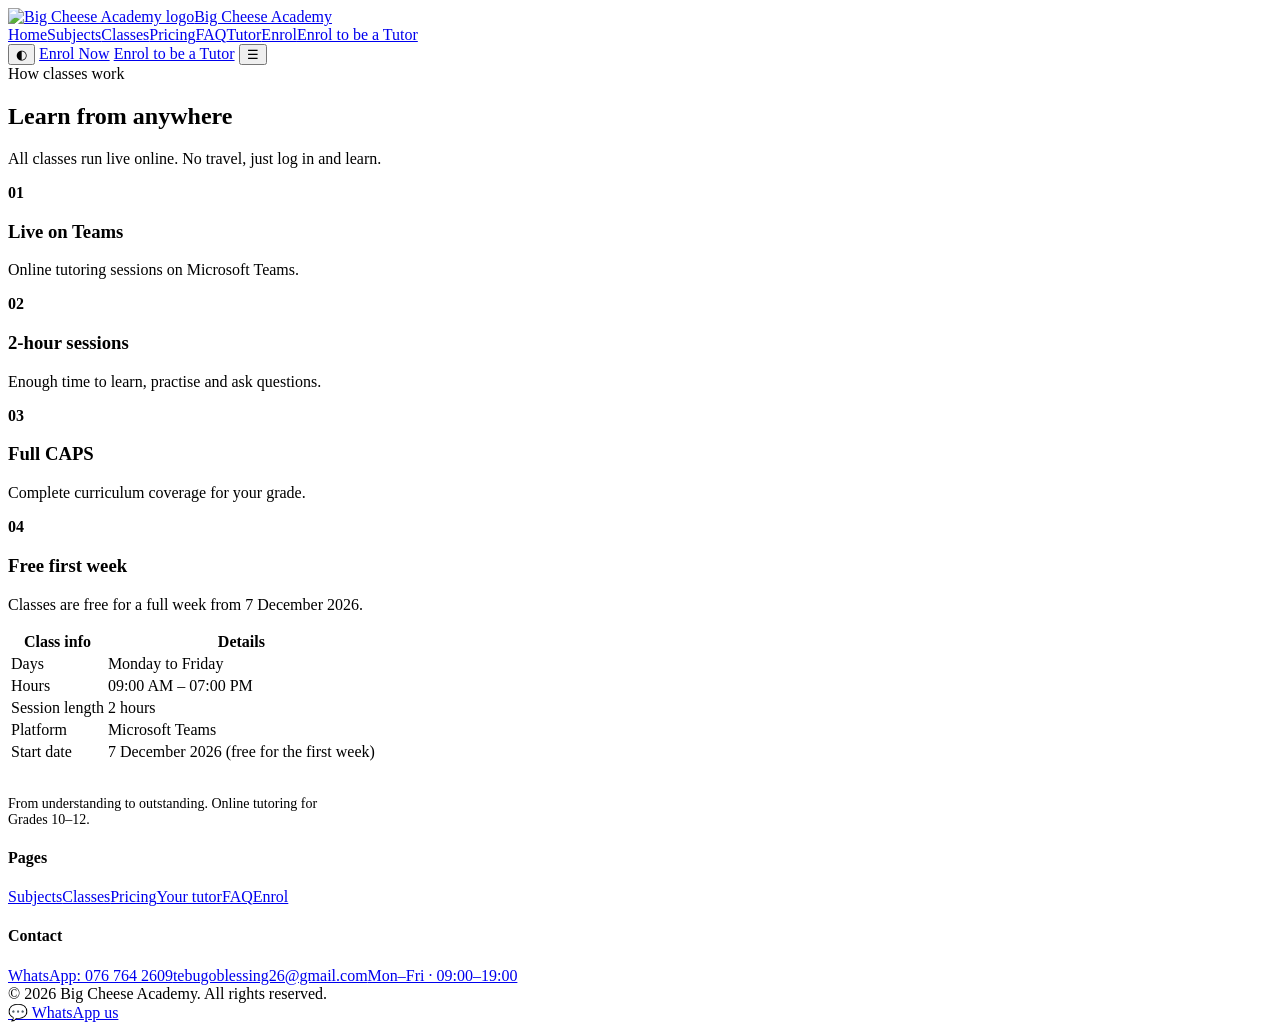
==== classes.html @ c6dadd5d "Add files via upload" ====
<!DOCTYPE html>
<html lang="en">
<head>
<meta charset="utf-8">
<meta name="viewport" content="width=device-width, initial-scale=1, viewport-fit=cover">
<title>Classes | Big Cheese Academy</title>
<meta name="description" content="Live online classes on Microsoft Teams, Monday to Friday, 2-hour sessions.">
<link rel="icon" href="data:image/svg+xml,%3Csvg xmlns='http://www.w3.org/2000/svg' viewBox='0 0 100 100'%3E%3Ctext y='.9em' font-size='90'%3E🧀%3C/text%3E%3C/svg%3E">
<link rel="preconnect" href="https://fonts.googleapis.com">
<link href="https://fonts.googleapis.com/css2?family=Inter:wght@400;500;600;700&family=Syne:wght@700;800&display=swap" rel="stylesheet">
<link rel="stylesheet" href="css/style.css">
</head>
<body>
<div id="bar"></div>
<header><div class="wrap nav">
<a class="logo" href="index.html"><img src="images/logo.png" alt="Big Cheese Academy logo"><span>Big Cheese Academy</span></a>
<nav class="links" id="lk"><a href="index.html">Home</a><a href="subjects.html">Subjects</a><a href="classes.html" class="on" aria-current="page">Classes</a><a href="pricing.html">Pricing</a><a href="faq.html">FAQ</a><a href="tutor.html">Tutor</a><a href="enrol.html">Enrol</a><a class="tl-m" href="enrol.html#apply">Enrol to be a Tutor</a></nav>
<button id="tg" aria-label="Toggle dark mode">◐</button>
<a class="btn or top" href="enrol.html">Enrol Now</a>
<a class="btn ghost top" href="enrol.html#apply">Enrol to be a Tutor</a>
<button id="mb" aria-label="Menu">☰</button>
</div></header>
<main>
<section class="how" id="how"><div class="wrap">
<div class="eye rv">How classes work</div><h2 class="rv">Learn from anywhere</h2>
<p class="sub rv">All classes run live online. No travel, just log in and learn.</p>
<div class="steps">
<div class="card rv"><b>01</b><h3>Live on Teams</h3><p>Online tutoring sessions on Microsoft Teams.</p></div>
<div class="card rv"><b>02</b><h3>2-hour sessions</h3><p>Enough time to learn, practise and ask questions.</p></div>
<div class="card rv"><b>03</b><h3>Full CAPS</h3><p>Complete curriculum coverage for your grade.</p></div>
<div class="card rv"><b>04</b><h3>Free first week</h3><p>Classes are free for a full week from 7 December 2026.</p></div>
</div>
<div class="tw rv"><table><thead><tr><th>Class info</th><th>Details</th></tr></thead><tbody>
<tr><td>Days</td><td>Monday to Friday</td></tr><tr><td>Hours</td><td>09:00 AM – 07:00 PM</td></tr>
<tr><td>Session length</td><td>2 hours</td></tr><tr><td>Platform</td><td>Microsoft Teams</td></tr>
<tr><td>Start date</td><td>7 December 2026 (free for the first week)</td></tr></tbody></table></div>
</div></section>
</main>
<footer><div class="wrap"><div class="fg">
<div><div class="logo" style="color:#fff;margin-bottom:12px"><img src="images/logo.png" alt=""><span>Big Cheese Academy</span></div>
<p style="font-size:14px;max-width:320px">From understanding to outstanding. Online tutoring for Grades 10–12.</p></div>
<div><h4>Pages</h4><a href="subjects.html">Subjects</a><a href="classes.html">Classes</a><a href="pricing.html">Pricing</a><a href="tutor.html">Your tutor</a><a href="faq.html">FAQ</a><a href="enrol.html">Enrol</a></div>
<div><h4>Contact</h4><a href="https://wa.me/27767642609">WhatsApp: 076 764 2609</a><a href="mailto:tebugoblessing26@gmail.com">tebugoblessing26@gmail.com</a><a href="classes.html">Mon–Fri · 09:00–19:00</a></div>
</div><div class="cp">© 2026 Big Cheese Academy. All rights reserved.</div></div></footer>
<a class="wa" href="https://wa.me/27767642609?text=Hi%20Big%20Cheese%20Academy" aria-label="Chat on WhatsApp">💬 WhatsApp us</a>
<script src="js/script.js"></script>
</body>
</html>
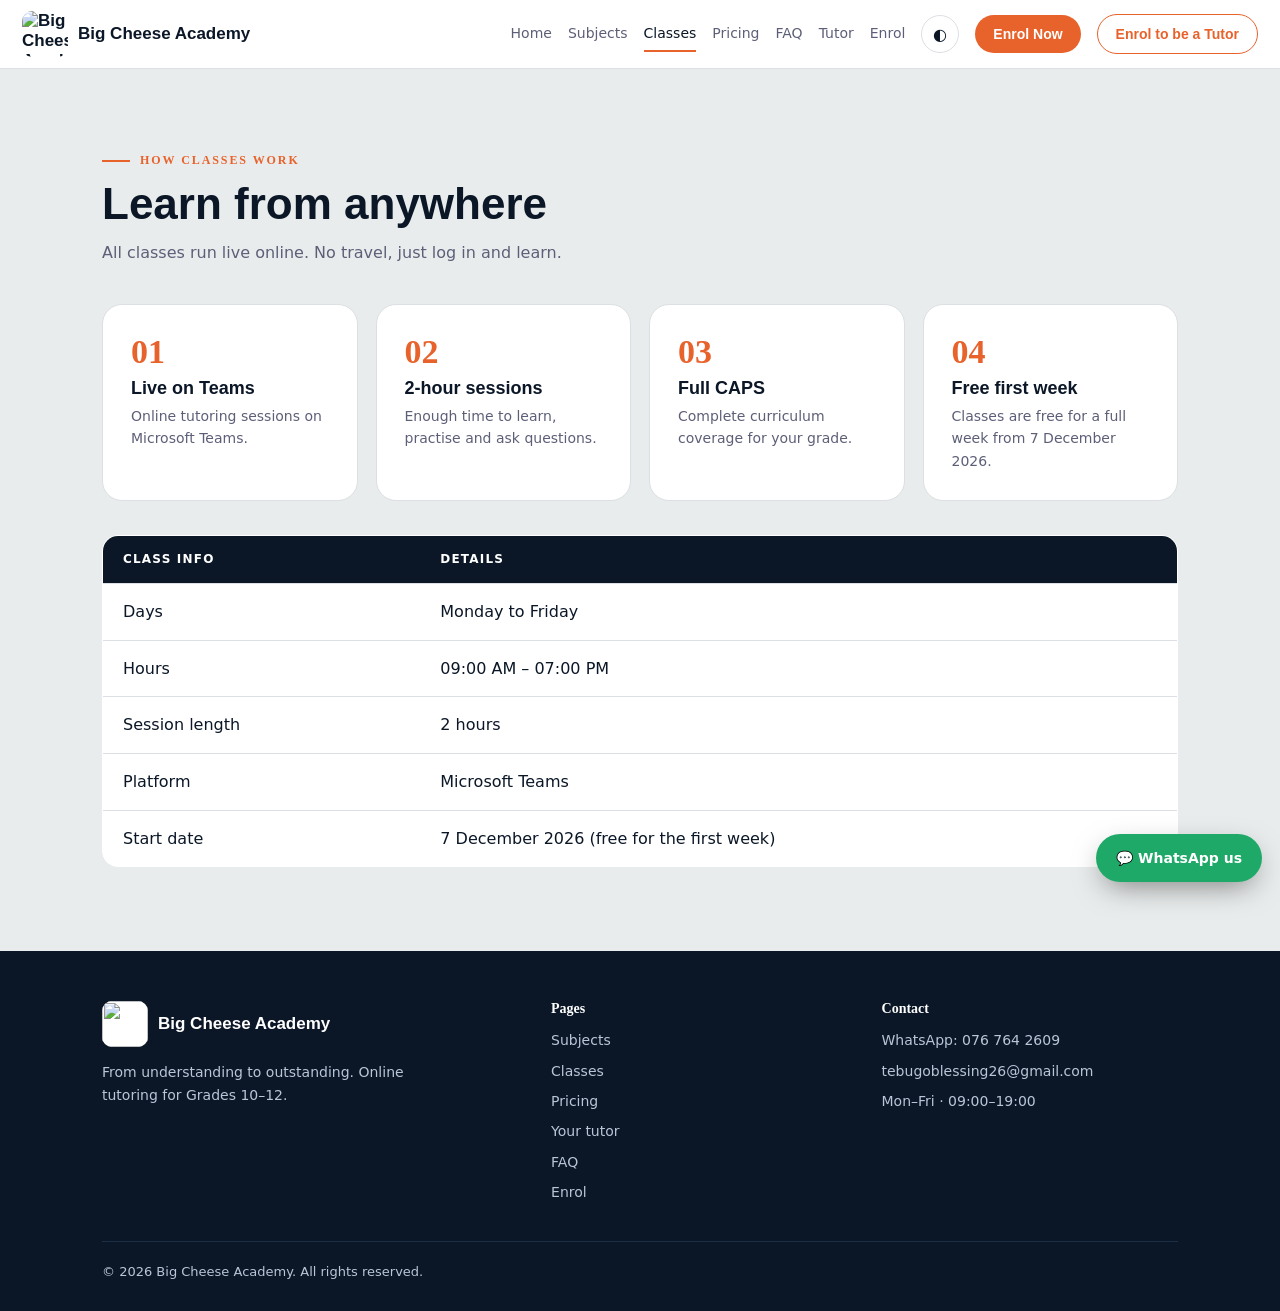
==== commit 2d9f5988: "Fix stylesheet and script links in classes.html" ====
--- a/classes.html
+++ b/classes.html
@@ -8,7 +8,7 @@
 <link rel="icon" href="data:image/svg+xml,%3Csvg xmlns='http://www.w3.org/2000/svg' viewBox='0 0 100 100'%3E%3Ctext y='.9em' font-size='90'%3E🧀%3C/text%3E%3C/svg%3E">
 <link rel="preconnect" href="https://fonts.googleapis.com">
 <link href="https://fonts.googleapis.com/css2?family=Inter:wght@400;500;600;700&family=Syne:wght@700;800&display=swap" rel="stylesheet">
-<link rel="stylesheet" href="css/style.css">
+<link rel="stylesheet" href="style.css">
 </head>
 <body>
 <div id="bar"></div>
@@ -43,6 +43,6 @@
 <div><h4>Contact</h4><a href="https://wa.me/27767642609">WhatsApp: 076 764 2609</a><a href="mailto:tebugoblessing26@gmail.com">tebugoblessing26@gmail.com</a><a href="classes.html">Mon–Fri · 09:00–19:00</a></div>
 </div><div class="cp">© 2026 Big Cheese Academy. All rights reserved.</div></div></footer>
 <a class="wa" href="https://wa.me/27767642609?text=Hi%20Big%20Cheese%20Academy" aria-label="Chat on WhatsApp">💬 WhatsApp us</a>
-<script src="js/script.js"></script>
+<script src="script.js"></script>
 </body>
 </html>
--- a/style.css
+++ b/style.css
@@ -0,0 +1,146 @@
+/* Big Cheese Academy - shared styles */
+:root{--bg:#f3f4f4;--card:#fff;--ink:#0b1727;--mute:#5d5f78;--line:#dcdfe3;--nav:#fff;--soft:#e9ecec;--ind:#1d4a7a;--navy:#0b1727;--or:#e8622c;--teal:#3fa89e;--yel:#e8d04a;--slate:#363650;--grn:#1fa968;color-scheme:light;
+box-sizing:border-box;padding-top:env(safe-area-inset-top,0px);padding-bottom:env(safe-area-inset-bottom,0px)}
+@media (prefers-color-scheme:dark){:root:not([data-theme="light"]){--bg:#060d16;--card:#0e1b2b;--ink:#eef3f9;--mute:#9fb0c4;--line:#1c2f45;--nav:#09121d;--soft:#0b1623;color-scheme:dark}}
+:root[data-theme="dark"]{--bg:#060d16;--card:#0e1b2b;--ink:#eef3f9;--mute:#9fb0c4;--line:#1c2f45;--nav:#09121d;--soft:#0b1623;color-scheme:dark}
+html{scroll-behavior:smooth;scroll-padding-top:calc(78px + env(safe-area-inset-top,0px))}
+*{box-sizing:border-box}
+body{margin:0;background:var(--bg);color:var(--ink);font:400 16px/1.6 Inter,system-ui,sans-serif}
+body::before{content:"";position:fixed;inset:0 0 auto;height:env(safe-area-inset-top,0px);background:var(--nav);z-index:60}
+h1,h2,h3{font-family:Syne,Inter,sans-serif;line-height:1.1;margin:0}
+a{color:inherit;text-decoration:none}
+.wrap{max-width:1120px;margin:0 auto;padding:0 22px}
+#bar{position:fixed;top:env(safe-area-inset-top,0px);left:0;height:3px;width:0;background:linear-gradient(90deg,var(--or),var(--yel));z-index:70}
+header{position:sticky;top:env(safe-area-inset-top,0px);z-index:50;background:var(--nav);border-bottom:1px solid var(--line)}
+.nav{display:flex;align-items:center;gap:22px;height:68px}
+.logo{display:flex;align-items:center;gap:10px;font:800 17px Syne,sans-serif}
+.logo img{height:46px;width:46px;object-fit:contain;background:#fff;border-radius:10px}
+.links{display:flex;gap:20px;margin-left:auto;font-size:14px;font-weight:500}
+.links a{padding:6px 0;color:var(--mute);border-bottom:2px solid transparent}
+.links a.on,.links a:hover{color:var(--ink);border-color:var(--or)}
+.btn{display:inline-block;border:0;cursor:pointer;font:600 14px Inter,sans-serif;padding:12px 22px;border-radius:999px;background:var(--navy);color:#fff;transition:transform .15s}
+.btn:hover{transform:translateY(-2px)}
+.btn.or{background:var(--or)}.btn.ghost{background:transparent;color:var(--ink);border:1.5px solid var(--line)}
+#tg,#mb{background:none;border:1.5px solid var(--line);color:var(--ink);width:38px;height:38px;border-radius:50%;cursor:pointer;font-size:16px}
+#mb{display:none}
+.hero{position:relative;overflow:hidden;padding:64px 0 80px;background:var(--bg)}
+.bar{position:absolute;height:44px;width:620px;border-radius:4px;transform:rotate(45deg);pointer-events:none}
+.hero .grid{position:relative;z-index:2;display:grid;grid-template-columns:1.15fr .85fr;gap:40px;align-items:center}
+.pill{display:inline-block;background:var(--or);color:#fff;font-weight:600;font-size:13px;padding:6px 14px;border-radius:999px;margin-bottom:20px}
+h1{font-size:clamp(38px,6.4vw,76px);letter-spacing:-.02em;text-transform:uppercase}
+h1 span{background:linear-gradient(90deg,var(--ink),#1d4a7a);-webkit-background-clip:text;background-clip:text;color:transparent}
+:root[data-theme="dark"] h1 span{background:linear-gradient(90deg,#fff,#7fa6d4);-webkit-background-clip:text;background-clip:text}
+.lead{font-size:19px;color:var(--mute);max-width:520px;margin:18px 0 28px}
+.cta{display:flex;gap:12px;flex-wrap:wrap}
+.meta{display:flex;gap:26px;flex-wrap:wrap;margin-top:34px;font-size:14px;color:var(--mute)}
+.meta b{display:block;font:800 20px Syne,sans-serif;color:var(--ink)}
+.ph{position:relative;justify-self:center;width:min(100%,380px)}
+.ph img{width:100%;aspect-ratio:4/5;object-fit:cover;object-position:top;border-radius:200px 200px 28px 28px;display:block;box-shadow:0 30px 60px -20px rgba(11,23,39,.5)}
+.chip{position:absolute;background:var(--card);border-radius:14px;padding:10px 14px;font-size:13px;font-weight:600;box-shadow:0 10px 30px -10px rgba(0,0,0,.35)}
+section{padding:84px 0}
+.eye{display:flex;align-items:center;gap:10px;font:600 12px Inter;letter-spacing:.16em;text-transform:uppercase;color:var(--or);margin-bottom:12px}
+.eye::before{content:"";width:28px;height:2px;background:var(--or)}
+h2{font-size:clamp(28px,4.2vw,44px)}
+.sub{color:var(--mute);max-width:560px;margin:12px 0 38px}
+.cards{display:grid;grid-template-columns:repeat(3,1fr);gap:22px}
+.card{background:var(--card);border:1px solid var(--line);border-radius:20px;padding:28px}
+.g{border-top:6px solid var(--c)}
+.g h3{font-size:24px;margin-bottom:16px}
+.tags{display:flex;flex-wrap:wrap;gap:8px}
+.tags span{background:var(--soft);border-radius:999px;padding:6px 14px;font-size:14px;font-weight:500}
+.note{margin-top:26px;background:var(--navy);color:#fff;border-radius:20px;padding:22px 28px;display:flex;gap:16px;align-items:center;justify-content:space-between;flex-wrap:wrap}
+.how{background:var(--soft)}
+.steps{display:grid;grid-template-columns:repeat(4,1fr);gap:18px;margin-bottom:34px}
+.steps .card b{font:800 34px Syne;color:var(--or)}
+.steps h3{font-size:18px;margin:8px 0 6px}.steps p{margin:0;color:var(--mute);font-size:14px}
+table{width:100%;border-collapse:collapse;background:var(--card);border-radius:16px;overflow:hidden;border:1px solid var(--line)}
+th{background:var(--navy);color:#fff;text-align:left;font-size:12px;letter-spacing:.1em;text-transform:uppercase;padding:14px 20px}
+td{padding:15px 20px;border-top:1px solid var(--line)}
+.tw{overflow-x:auto;border-radius:16px}
+.pr{display:grid;grid-template-columns:repeat(3,1fr);gap:22px;align-items:stretch}
+.pc{position:relative;border-radius:24px;padding:30px;color:#fff;background:linear-gradient(160deg,#0b1727,#12263d);display:flex;flex-direction:column}
+.pc.f{background:linear-gradient(160deg,#102a45,#1d4a7a);outline:3px solid var(--yel)}
+.pc h3{font-size:19px;color:#f7efc4;text-transform:uppercase}
+.pc small{opacity:.85;margin-top:6px}
+.amt{font:800 46px Syne;color:#f7efc4;margin:10px 0}
+.pc ul{list-style:none;padding:0;margin:14px 0 22px;display:grid;gap:9px;font-size:14px;font-weight:500;text-transform:uppercase}
+.pc li::before{content:"✓";margin-right:10px;font-weight:700}
+.pc .save{font-size:14px;background:rgba(255,255,255,.14);border-radius:10px;padding:8px 12px;margin-bottom:6px}
+.pc .btn{margin-top:auto;background:var(--yel);color:var(--navy);text-align:center}
+.tag{position:absolute;top:-13px;right:22px;background:var(--yel);color:var(--navy);font:700 12px Inter;padding:5px 13px;border-radius:999px}
+.tut{display:grid;grid-template-columns:.8fr 1.2fr;gap:50px;align-items:center}
+.tut img{width:100%;aspect-ratio:4/5;object-fit:cover;object-position:top;border-radius:28px;border-bottom:10px solid var(--teal)}
+.tut p{color:var(--mute);font-size:17px}
+details{background:var(--card);border:1px solid var(--line);border-radius:14px;margin-bottom:12px;padding:0 22px}
+summary{cursor:pointer;font-weight:600;padding:18px 0;list-style:none;display:flex;justify-content:space-between;gap:12px}
+summary::after{content:"+";color:var(--or);font-size:22px;line-height:1}
+details[open] summary::after{content:"–"}
+details p{margin:0 0 18px;color:var(--mute)}
+.ct{display:grid;grid-template-columns:1.1fr .9fr;border-radius:26px;overflow:hidden;border:1px solid var(--line);background:var(--card)}
+form{padding:36px;display:grid;gap:14px}
+.r{display:grid;grid-template-columns:1fr 1fr;gap:14px}
+label{font-size:12px;font-weight:600;letter-spacing:.08em;text-transform:uppercase;color:var(--mute);display:grid;gap:6px}
+input,select,textarea{font:400 15px Inter;padding:12px 14px;border:1px solid var(--line);border-radius:10px;background:var(--bg);color:var(--ink);width:100%}
+input:focus,select:focus,textarea:focus{outline:2px solid var(--ind);border-color:transparent}
+.side{position:relative;color:#fff;padding:40px 34px;display:flex;flex-direction:column;justify-content:flex-end;min-height:420px;background:linear-gradient(180deg,rgba(11,23,39,.55),rgba(11,23,39,.95)),url(../images/tutor2.jpg) center top/cover}
+.side h3{font-size:28px;margin-bottom:12px}
+.side a.ph2{font:800 26px Syne;color:var(--yel);display:block;margin:10px 0 4px}
+footer{background:var(--navy);color:#b9c6d8;padding:50px 0 28px}
+.fg{display:grid;grid-template-columns:1.4fr 1fr 1fr;gap:34px}
+footer h4{color:#fff;margin:0 0 12px;font:700 14px Syne}
+footer a{display:block;margin-bottom:8px;font-size:14px}footer a:hover{color:var(--yel)}
+.cp{border-top:1px solid #1c2f45;margin-top:30px;padding-top:20px;font-size:13px}
+.wa{position:fixed;right:18px;bottom:calc(18px + env(safe-area-inset-bottom,0px));z-index:55;display:flex;align-items:center;gap:10px;background:var(--grn);color:#fff;font-weight:600;font-size:14px;padding:13px 20px;border-radius:999px;box-shadow:0 10px 30px -8px rgba(0,0,0,.5)}
+.rv{opacity:0;transform:translateY(22px);transition:.6s}.rv.in{opacity:1;transform:none}
+@media(max-width:860px){
+.links{display:none;position:absolute;top:68px;left:0;right:0;background:var(--nav);flex-direction:column;padding:16px 22px;border-bottom:1px solid var(--line);gap:12px}
+.links.open{display:flex}#mb{display:block;margin-left:auto}.nav .btn.top{display:none}
+.hero .grid,.tut,.ct{grid-template-columns:1fr}.cards,.pr,.steps{grid-template-columns:1fr}.steps{grid-template-columns:1fr 1fr}
+.fg{grid-template-columns:1fr}.r{grid-template-columns:1fr}.hero{padding-top:40px}.ph{width:min(86%,340px)}section{padding:62px 0}}
+@media(prefers-reduced-motion:reduce){.rv{opacity:1;transform:none;transition:none}html{scroll-behavior:auto}}
+
+html{scroll-padding-top:0}
+.links a.on{color:var(--ink);border-color:var(--or)}
+a.card{display:block;transition:transform .15s,border-color .15s}a.card:hover{transform:translateY(-4px);border-color:var(--or)}
+
+.tut .tcard{background:#2f3f96;color:#fff;border-radius:22px;padding:30px 28px;max-width:340px;width:100%;margin:0 auto;text-align:center}
+.tut .tcard img{width:150px;height:150px;aspect-ratio:1;border-radius:50%;border:4px solid var(--yel);object-position:50% 30%}
+.tcard h3{color:#fde8b0;font-size:24px;margin:16px 0 18px}
+.tcard .tl{text-align:left}.tcard h4{color:#fde8b0;font:700 17px Syne,sans-serif;margin:0 0 8px}
+.tcard .tl p{margin:0 0 20px;color:#fff;font-size:15px;line-height:1.7}
+.tcard .rt{font-size:15px}.tcard .rt span{display:block;color:#f4b24a;font-size:22px;letter-spacing:3px}
+
+label.ck{display:flex;gap:10px;align-items:flex-start;text-transform:none;letter-spacing:0;font-weight:500;font-size:14px;color:var(--ink)}
+label.ck input{width:auto;margin-top:4px}
+input[type=file]{padding:10px;background:var(--bg)}
+#as.ok{color:var(--grn);font-weight:600}#as.err{color:var(--or);font-weight:600}
+
+.cov{display:grid;grid-template-columns:1fr 1fr;background:var(--card);border:1px solid var(--line);border-radius:26px;overflow:hidden;box-shadow:0 14px 40px -14px rgba(11,23,39,.35)}
+.cov .lg{background:#fff;display:flex;align-items:center;justify-content:center;padding:34px}
+.cov .lg img{width:100%;max-width:340px;height:auto;display:block}
+.cov .ls{padding:36px 40px}
+.cov h3{font:800 18px Syne,sans-serif;text-transform:uppercase;margin:0 0 16px}
+.cov ul+h3{margin-top:30px}
+.cov ul{list-style:none;margin:0;padding:0;display:grid;gap:12px}
+.cov li{display:flex;gap:14px;align-items:center;font-weight:500;text-transform:uppercase}
+.cov li::before{content:"\2713";color:#3f55c8;font-weight:800;font-size:20px}
+@media(max-width:860px){.cov{grid-template-columns:1fr}.cov .ls{padding:28px 24px}}
+
+/* tutor button in navbar */
+.nav.wrap{max-width:1280px}.nav{gap:16px}.links{gap:16px}
+.nav .btn.top{padding:11px 18px;white-space:nowrap}
+.btn.ghost.top{border-color:var(--or);color:var(--or)}.btn.ghost.top:hover{background:var(--or);color:#fff}
+.tl-m{display:none}
+#apply{scroll-margin-top:72px}
+@media(max-width:1200px){
+.links{display:none;position:absolute;top:68px;left:0;right:0;background:var(--nav);flex-direction:column;padding:16px 22px;border-bottom:1px solid var(--line);gap:12px}
+.links.open{display:flex}#mb{display:block;margin-left:auto}.nav .btn.top{display:none}
+.tl-m{display:block;color:var(--or)!important;font-weight:600}}
+/* tutor card: modules left, subjects right */
+.tcard .cols{display:grid;grid-template-columns:.8fr 1.2fr;gap:22px}
+.tcard .tl b{color:#fde8b0}
+@media(min-width:861px){.tut{grid-template-columns:1.05fr .95fr}.tut .tcard{max-width:500px}}
+@media(max-width:420px){.tcard .cols{grid-template-columns:1fr;gap:0}}
+
+.docs{border:1px dashed var(--line);border-radius:14px;padding:18px;display:grid;gap:14px;background:var(--soft)}
+.docs h3{font:700 16px Syne,sans-serif}.docs p{margin:-8px 0 0;color:var(--mute);font-size:13px}
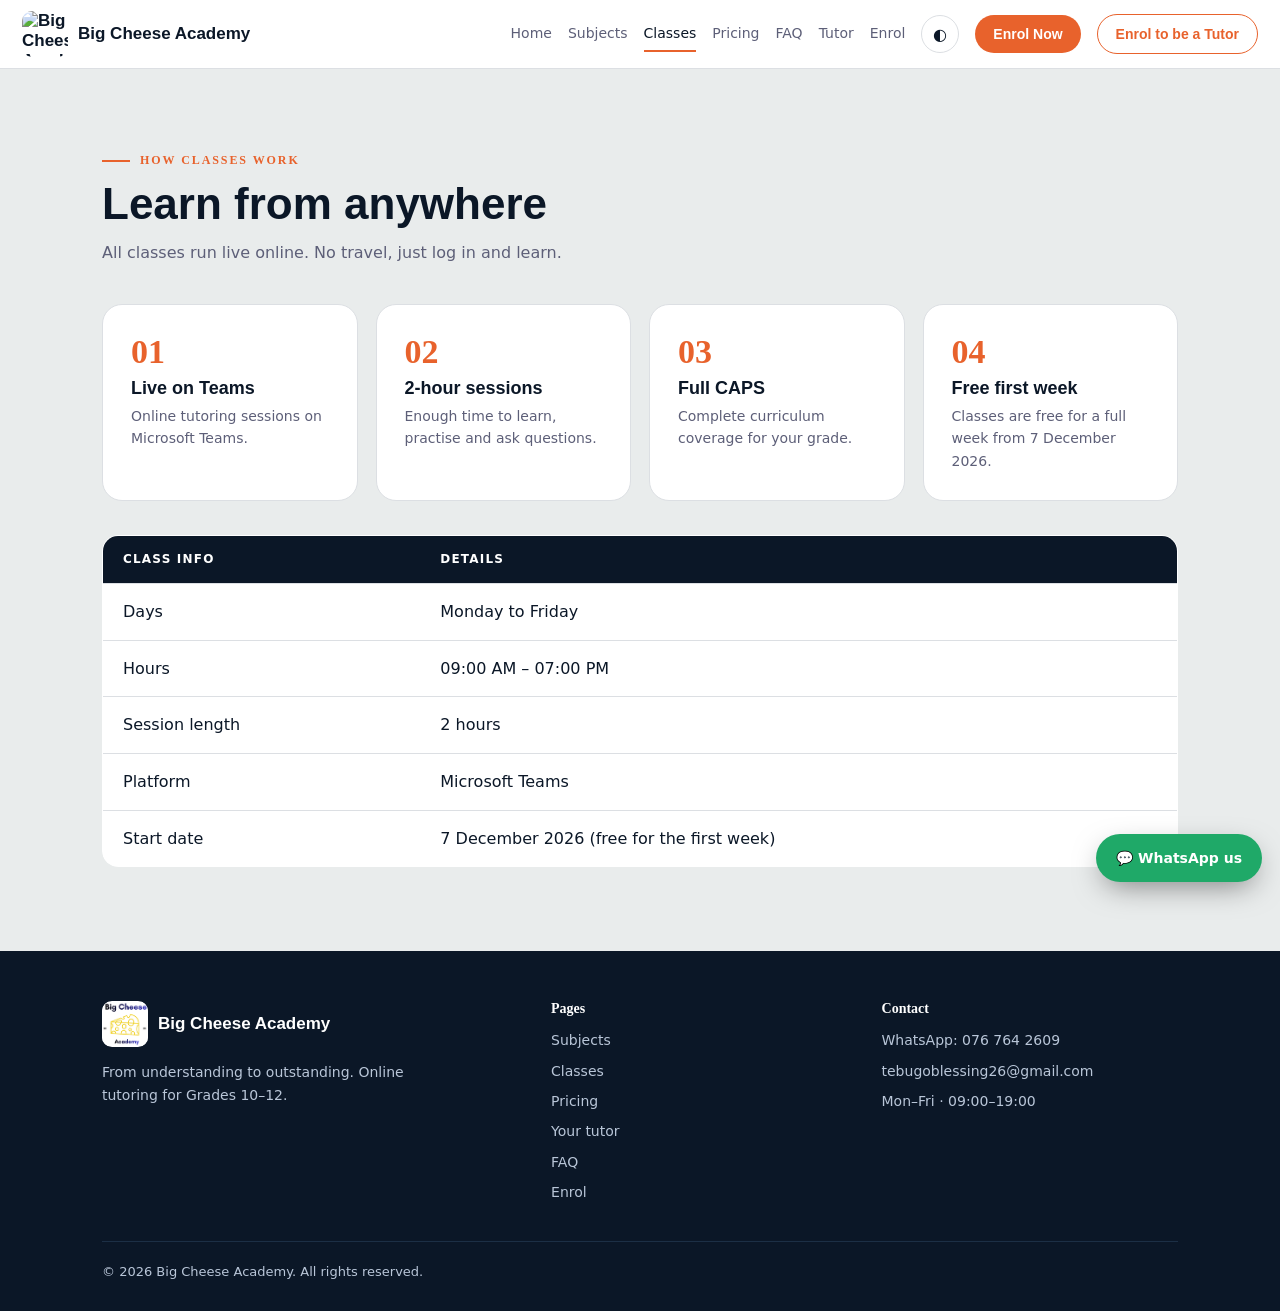
==== commit 828e7b38: "Update logo source in classes.html" ====
--- a/classes.html
+++ b/classes.html
@@ -5,7 +5,7 @@
 <meta name="viewport" content="width=device-width, initial-scale=1, viewport-fit=cover">
 <title>Classes | Big Cheese Academy</title>
 <meta name="description" content="Live online classes on Microsoft Teams, Monday to Friday, 2-hour sessions.">
-<link rel="icon" href="data:image/svg+xml,%3Csvg xmlns='http://www.w3.org/2000/svg' viewBox='0 0 100 100'%3E%3Ctext y='.9em' font-size='90'%3E🧀%3C/text%3E%3C/svg%3E">
+<link rel="icon" href="logo.png">
 <link rel="preconnect" href="https://fonts.googleapis.com">
 <link href="https://fonts.googleapis.com/css2?family=Inter:wght@400;500;600;700&family=Syne:wght@700;800&display=swap" rel="stylesheet">
 <link rel="stylesheet" href="style.css">
@@ -37,7 +37,7 @@
 </div></section>
 </main>
 <footer><div class="wrap"><div class="fg">
-<div><div class="logo" style="color:#fff;margin-bottom:12px"><img src="images/logo.png" alt=""><span>Big Cheese Academy</span></div>
+<div><div class="logo" style="color:#fff;margin-bottom:12px"><img src="logo.png" alt=""><span>Big Cheese Academy</span></div>
 <p style="font-size:14px;max-width:320px">From understanding to outstanding. Online tutoring for Grades 10–12.</p></div>
 <div><h4>Pages</h4><a href="subjects.html">Subjects</a><a href="classes.html">Classes</a><a href="pricing.html">Pricing</a><a href="tutor.html">Your tutor</a><a href="faq.html">FAQ</a><a href="enrol.html">Enrol</a></div>
 <div><h4>Contact</h4><a href="https://wa.me/27767642609">WhatsApp: 076 764 2609</a><a href="mailto:tebugoblessing26@gmail.com">tebugoblessing26@gmail.com</a><a href="classes.html">Mon–Fri · 09:00–19:00</a></div>
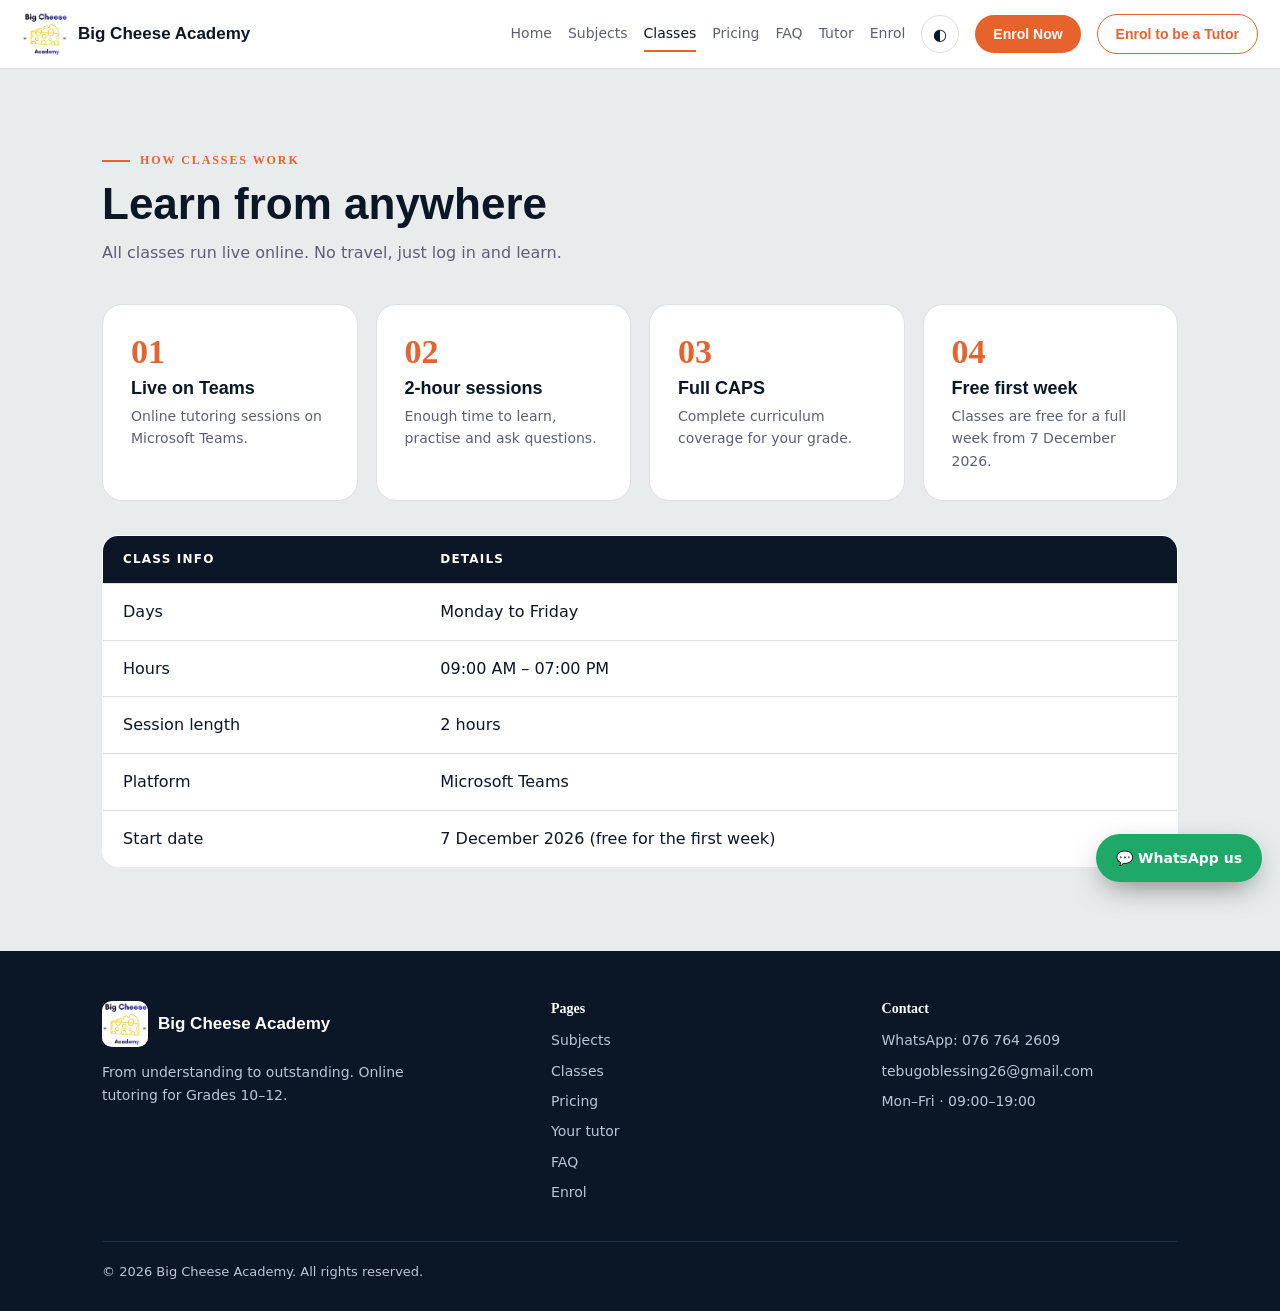
==== commit f4ae54d8: "Update classes.html" ====
--- a/classes.html
+++ b/classes.html
@@ -13,7 +13,7 @@
 <body>
 <div id="bar"></div>
 <header><div class="wrap nav">
-<a class="logo" href="index.html"><img src="images/logo.png" alt="Big Cheese Academy logo"><span>Big Cheese Academy</span></a>
+<a class="logo" href="index.html"><img src="logo.png" alt="Big Cheese Academy logo"><span>Big Cheese Academy</span></a>
 <nav class="links" id="lk"><a href="index.html">Home</a><a href="subjects.html">Subjects</a><a href="classes.html" class="on" aria-current="page">Classes</a><a href="pricing.html">Pricing</a><a href="faq.html">FAQ</a><a href="tutor.html">Tutor</a><a href="enrol.html">Enrol</a><a class="tl-m" href="enrol.html#apply">Enrol to be a Tutor</a></nav>
 <button id="tg" aria-label="Toggle dark mode">◐</button>
 <a class="btn or top" href="enrol.html">Enrol Now</a>
